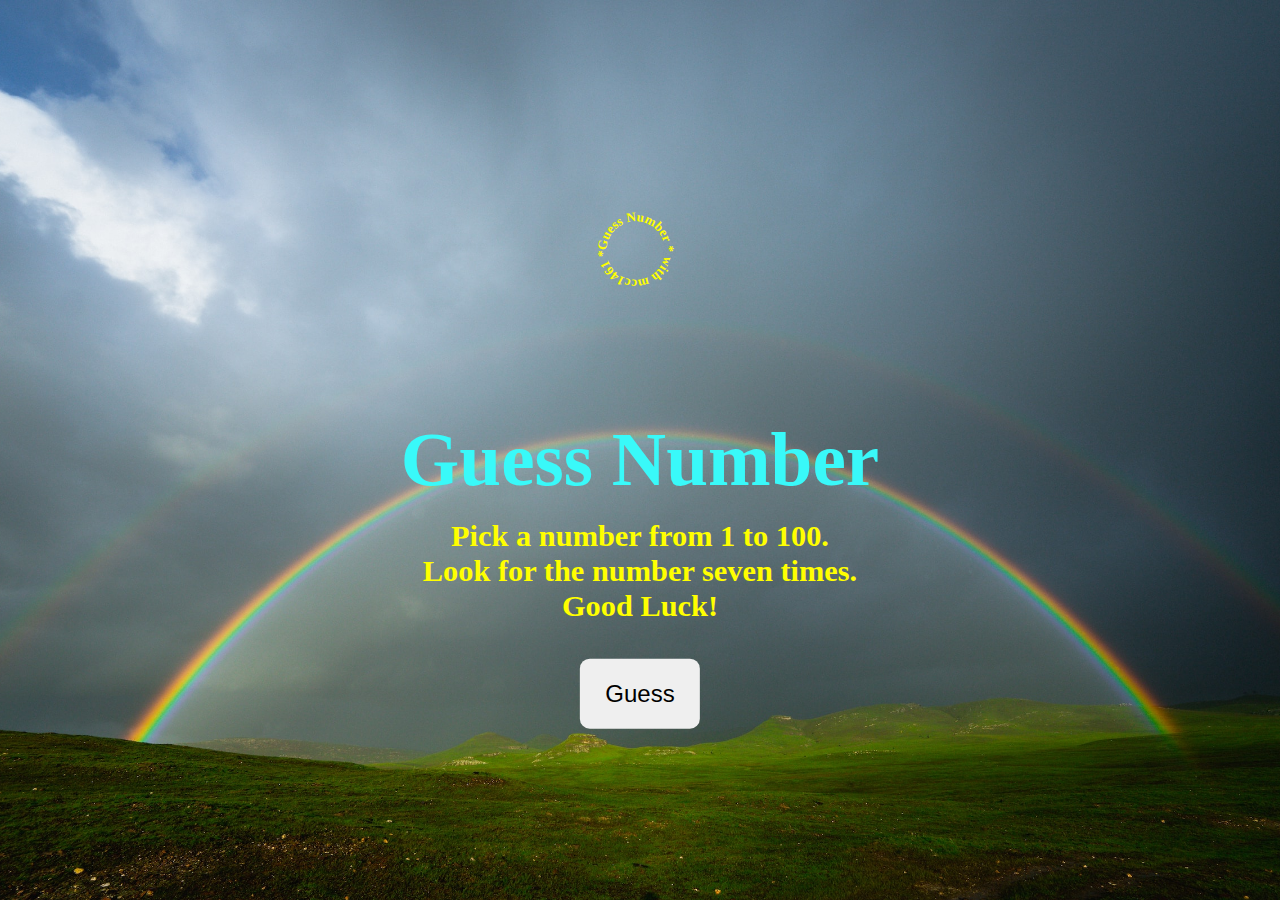
==== index.html @ 7b8d903e "first commit" ====
<!DOCTYPE html>
<html lang="en">
<head>
    <meta charset="UTF-8">
    <meta name="viewport" content="width=device-width, initial-scale=1.0">
    <title>Guess Number</title>
    <link rel="shortcut icon" href="./mcc_icon_v4.svg" type="image/x-icon">
    <link rel="stylesheet" href="style.css">
</head>
<body>
    <main class="guess">
        <section class="produceNumber">
            
            <svg viewBox="0 0 100 300" width="100" height="50">
                <defs>
                  <path id="circle"
                    d="
                      M 45, 100
                      m -37, 0
                      a 37,37 0 1,1 74,0
                      a 37,37 0 1,1 -74,0"/>
                </defs>
                <text font-size="16.7">
                  <textPath xlink:href="#circle">
                    Guess Number * with mcc1461 *
                  </textPath>
                </text>
              </svg>
        </section>
        <h1 id="curvedText">Guess Number</h1>
        <section class="guessNumber">
            <p>Pick a number from 1 to 100.</p>
            <p>Look for the number seven times.<br> Good Luck!</p>
            <br>
            <button type="button" id="buttonGuess" onclick="mcc()">Guess</button>
        </section>
    </main>
    <script src="script.js"></script>
</body>
</html>
---- style.css ----
* {
    margin: 0;
    padding: 0;
    box-sizing: border-box;
}

body {
    height: 100vh;
    background-image: url(bg.jpg);
    background-size: cover;
    background-repeat: none;
    background-position: bottom;
    position: relative;
}
main {
    position: absolute;
    left: 50%;
    top: 50%;
    transform: translate(-50%, -50%);
    text-align: center;
    font-size: 1.9rem;
    font-weight: bold;
    color: yellow;

}
button {
    width: 120px;
    height: 70px;
    font-size: x-large;
    border-radius: 10px;
    border: none;
    outline: none;
}
button:hover {
    background-color: aqua;
    font-size: xx-large;
}
svg {
    fill: currentColor;
    height: auto;
    max-width: 777vmin;
    transform-origin: center;
    width: 99%;
  }
h1 {
    color:rgb(57, 249, 249);
    font-size: 4.7rem;
    margin-bottom: 1rem;
}
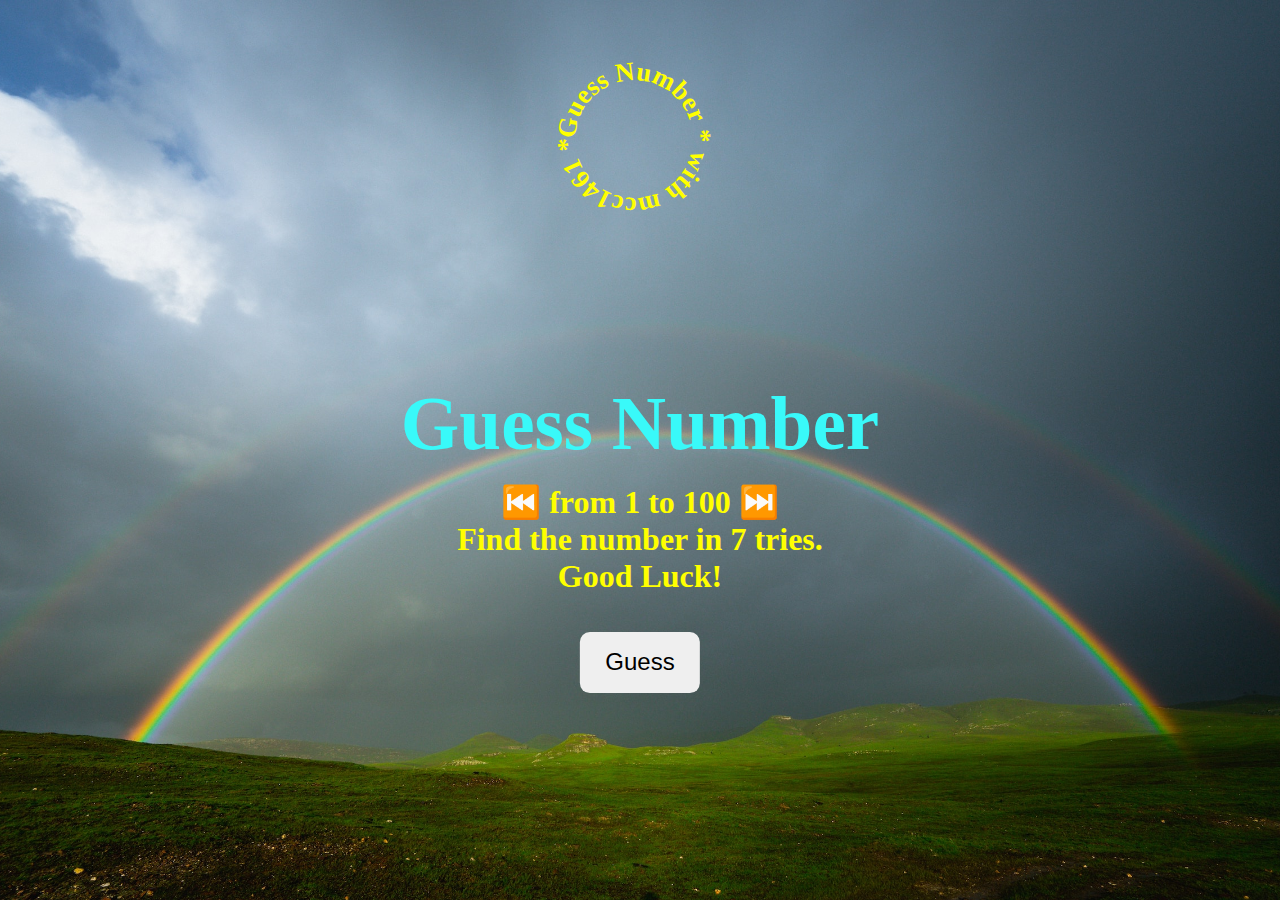
==== commit 633bac46: "the text on menu shortened" ====
--- a/index.html
+++ b/index.html
@@ -15,7 +15,7 @@
                 <defs>
                   <path id="circle"
                     d="
-                      M 45, 100
+                      M -103, 150
                       m -37, 0
                       a 37,37 0 1,1 74,0
                       a 37,37 0 1,1 -74,0"/>
@@ -29,8 +29,8 @@
         </section>
         <h1 id="curvedText">Guess Number</h1>
         <section class="guessNumber">
-            <p>Pick a number from 1 to 100.</p>
-            <p>Look for the number seven times.<br> Good Luck!</p>
+            <p>⏮️ from 1 to 100 ⏭️</p>
+            <p>Find the number in 7 tries.<br> Good Luck!</p>
             <br>
             <button type="button" id="buttonGuess" onclick="mcc()">Guess</button>
         </section>
--- a/style.css
+++ b/style.css
@@ -15,17 +15,17 @@
 main {
     position: absolute;
     left: 50%;
-    top: 50%;
+    top: 33%;
     transform: translate(-50%, -50%);
     text-align: center;
-    font-size: 1.9rem;
+    font-size: 1rem;
     font-weight: bold;
     color: yellow;
 
 }
 button {
     width: 120px;
-    height: 70px;
+    height: 61px;
     font-size: x-large;
     border-radius: 10px;
     border: none;
@@ -40,10 +40,97 @@
     height: auto;
     max-width: 777vmin;
     transform-origin: center;
-    width: 99%;
+    width: 199%;
   }
 h1 {
     color:rgb(57, 249, 249);
     font-size: 4.7rem;
     margin-bottom: 1rem;
 }
+.guessNumber {
+    font-size: 2rem;
+}
+
+@media (max-width: 960px){
+    main {
+        top: 40%;
+    }
+    h1 {
+        font-size: 3.5rem;
+    }
+    button {
+        width: 100px;
+        height: 50px;
+        font-size: large;
+        border-radius: 10px;
+        border: none;
+        outline: none;
+    }
+    .guessNumber {
+        font-size: 1.5rem;
+    }
+
+}
+    
+
+@media (max-width: 750px){
+    main {
+        top: 40%;
+    }
+    h1 {
+        font-size: 3rem;
+        margin-bottom: 1rem;
+    }
+    button {
+        width: 100px;
+        height: 50px;
+        font-size: large;
+        border-radius: 10px;
+        border: none;
+        outline: none;
+    }
+    .guessNumber {
+        font-size: 1.4rem;
+    }
+}
+
+
+@media (max-width: 620px){
+    main {
+        top: 45%;
+    }
+    h1 {
+        font-size: 2.4rem;
+        margin-bottom: 1rem;
+    }
+    button {
+        width: 100px;
+        height: 50px;
+        font-size: large;
+        border-radius: 10px;
+        border: none;
+        outline: none;
+    }
+    .guessNumber {
+        font-size: 1.2rem;
+    }
+}
+    
+
+@media (max-width: 475px){
+    main {
+        top: 45%;
+    }
+    h1 {
+        font-size: 1.5rem;
+        margin-bottom: 1rem;
+    }
+    button {
+        width: 90px;
+        height: 40px;
+        font-size: small;
+    }
+    .guessNumber {
+        font-size: 0.8rem;
+    }
+}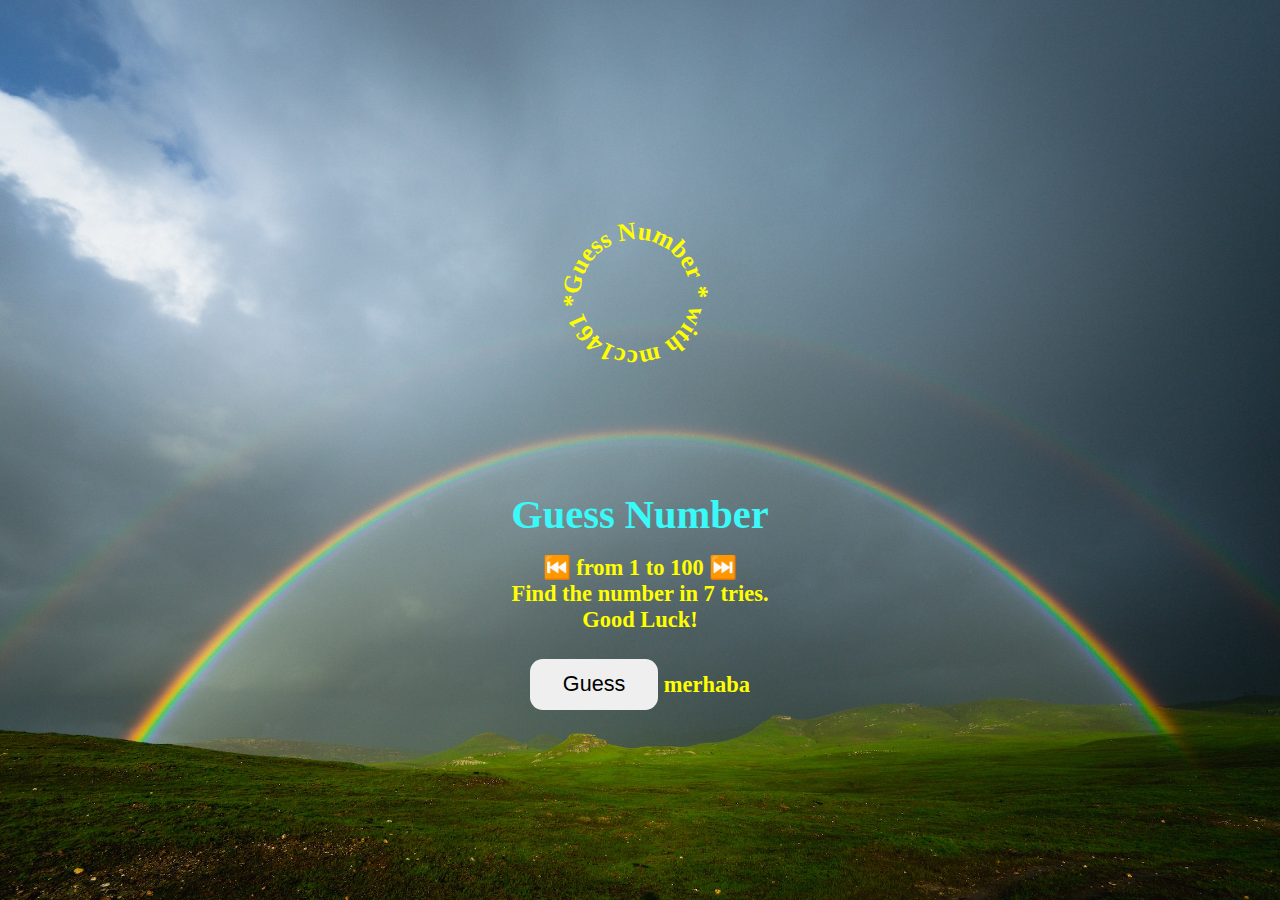
==== commit effc7ee5: "add" ====
--- a/index.html
+++ b/index.html
@@ -15,7 +15,7 @@
                 <defs>
                   <path id="circle"
                     d="
-                      M -103, 150
+                      M 47, 190
                       m -37, 0
                       a 37,37 0 1,1 74,0
                       a 37,37 0 1,1 -74,0"/>
@@ -33,6 +33,7 @@
             <p>Find the number in 7 tries.<br> Good Luck!</p>
             <br>
             <button type="button" id="buttonGuess" onclick="mcc()">Guess</button>
+            merhaba
         </section>
     </main>
     <script src="script.js"></script>
--- a/style.css
+++ b/style.css
@@ -6,131 +6,69 @@
 
 body {
     height: 100vh;
+    width: 100%;
     background-image: url(bg.jpg);
     background-size: cover;
     background-repeat: none;
-    background-position: bottom;
-    position: relative;
+    background-position: center;
+    display: flex;
+    align-items: center;
+    justify-content: center;
 }
 main {
-    position: absolute;
-    left: 50%;
-    top: 33%;
-    transform: translate(-50%, -50%);
-    text-align: center;
-    font-size: 1rem;
+    width:fit-content;
+    font-size: 10vw;
     font-weight: bold;
     color: yellow;
+    text-align: center;
+    margin-bottom: 20vh;
 
 }
 button {
-    width: 120px;
-    height: 61px;
-    font-size: x-large;
-    border-radius: 10px;
+    width: 10vw;
+    height: 4vw;
+    font-size: 2.4vh;
+    min-width: 100px;
+    min-height: 41px;
+    border-radius: 1vw;
     border: none;
     outline: none;
 }
 button:hover {
     background-color: aqua;
-    font-size: xx-large;
+    font-size: 2.7vh;
 }
 svg {
     fill: currentColor;
     height: auto;
-    max-width: 777vmin;
+    max-width: 700vmin;
     transform-origin: center;
-    width: 199%;
+    width: 900px;
   }
 h1 {
     color:rgb(57, 249, 249);
-    font-size: 4.7rem;
-    margin-bottom: 1rem;
+    font-size: 4.5vh;
+    margin-bottom: 1.2vw;
 }
 .guessNumber {
-    font-size: 2rem;
+    font-size: 2.5vh;
 }
 
-@media (max-width: 960px){
+@media screen and (max-width:768) {
+    body {
+    height: 100vh;
+    width: 100%;
+    background:unset;
+    /* background-image: url(bg2.jpg); */
+    
     main {
-        top: 40%;
-    }
-    h1 {
-        font-size: 3.5rem;
-    }
-    button {
-        width: 100px;
-        height: 50px;
-        font-size: large;
-        border-radius: 10px;
-        border: none;
-        outline: none;
-    }
-    .guessNumber {
-        font-size: 1.5rem;
-    }
-
-}
-    
-
-@media (max-width: 750px){
-    main {
-        top: 40%;
-    }
-    h1 {
-        font-size: 3rem;
-        margin-bottom: 1rem;
-    }
-    button {
-        width: 100px;
-        height: 50px;
-        font-size: large;
-        border-radius: 10px;
-        border: none;
-        outline: none;
-    }
-    .guessNumber {
-        font-size: 1.4rem;
+        width:fit-content;
+        font-size: 10vw;
+        font-weight: bold;
+        color: yellow;
+        color: whitesmoke;
+        text-align: center;
+        margin-bottom: 20vh;
     }
 }
-
-
-@media (max-width: 620px){
-    main {
-        top: 45%;
-    }
-    h1 {
-        font-size: 2.4rem;
-        margin-bottom: 1rem;
-    }
-    button {
-        width: 100px;
-        height: 50px;
-        font-size: large;
-        border-radius: 10px;
-        border: none;
-        outline: none;
-    }
-    .guessNumber {
-        font-size: 1.2rem;
-    }
-}
-    
-
-@media (max-width: 475px){
-    main {
-        top: 45%;
-    }
-    h1 {
-        font-size: 1.5rem;
-        margin-bottom: 1rem;
-    }
-    button {
-        width: 90px;
-        height: 40px;
-        font-size: small;
-    }
-    .guessNumber {
-        font-size: 0.8rem;
-    }
 }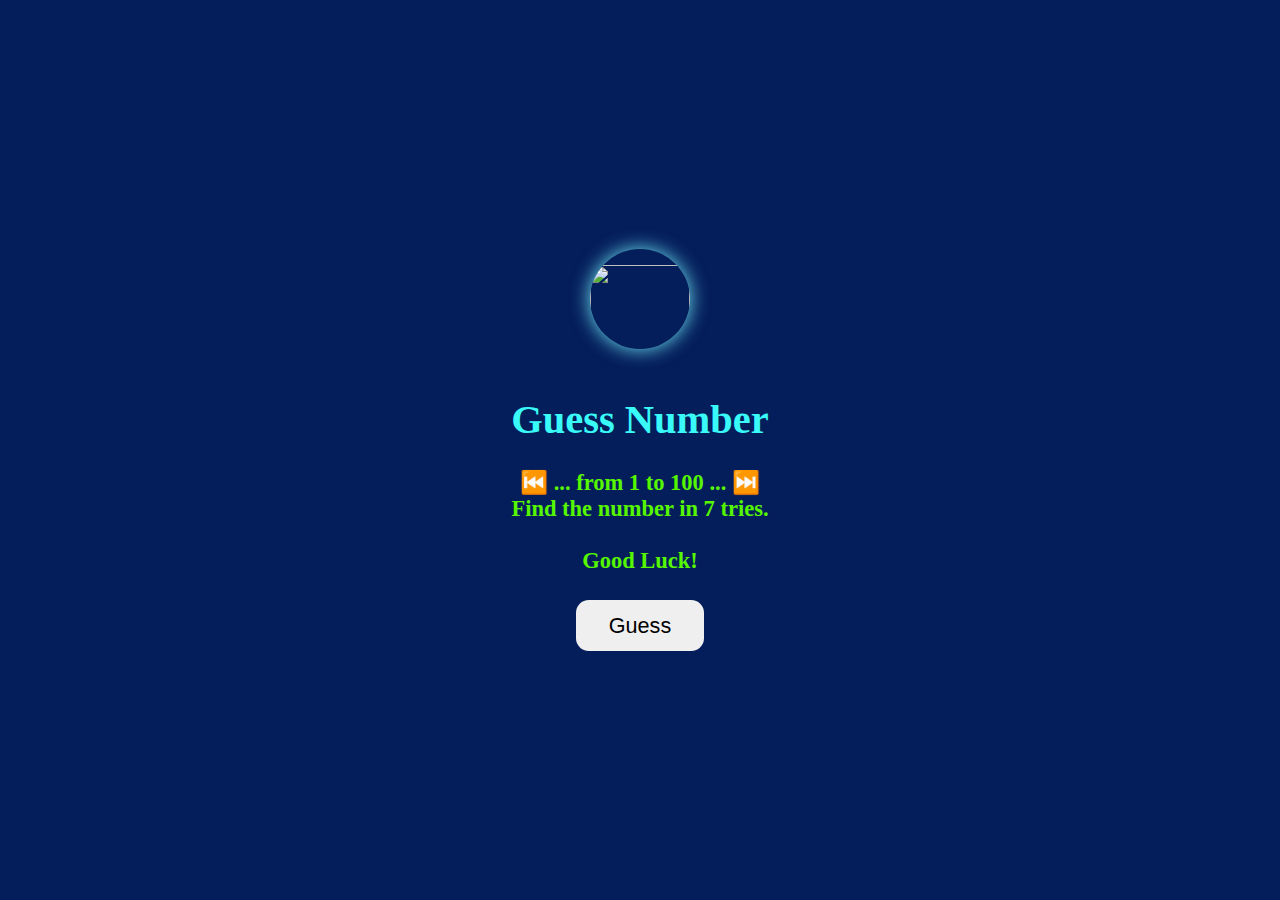
==== commit b922e958: "text alignment" ====
--- a/index.html
+++ b/index.html
@@ -10,30 +10,15 @@
 <body>
     <main class="guess">
         <section class="produceNumber">
-            
-            <svg viewBox="0 0 100 300" width="100" height="50">
-                <defs>
-                  <path id="circle"
-                    d="
-                      M 47, 190
-                      m -37, 0
-                      a 37,37 0 1,1 74,0
-                      a 37,37 0 1,1 -74,0"/>
-                </defs>
-                <text font-size="16.7">
-                  <textPath xlink:href="#circle">
-                    Guess Number * with mcc1461 *
-                  </textPath>
-                </text>
-              </svg>
+            <img src="./guess.png" alt="" srcset="">
         </section>
         <h1 id="curvedText">Guess Number</h1>
         <section class="guessNumber">
-            <p>⏮️ from 1 to 100 ⏭️</p>
-            <p>Find the number in 7 tries.<br> Good Luck!</p>
+          <br>
+            <p>⏮️ ... from 1 to 100 ... ⏭️</p>
+            <p>Find the number in 7 tries.<br> <br>Good Luck!</p>
             <br>
             <button type="button" id="buttonGuess" onclick="mcc()">Guess</button>
-            merhaba
         </section>
     </main>
     <script src="script.js"></script>
--- a/style.css
+++ b/style.css
@@ -7,21 +7,21 @@
 body {
     height: 100vh;
     width: 100%;
-    background-image: url(bg.jpg);
-    background-size: cover;
-    background-repeat: none;
-    background-position: center;
+    background-color: rgb(4, 29, 91);
     display: flex;
     align-items: center;
     justify-content: center;
+    flex-wrap: wrap;
 }
 main {
     width:fit-content;
+    width: auto;
+    height: auto;
     font-size: 10vw;
     font-weight: bold;
-    color: yellow;
+    color: rgb(86, 246, 0);
     text-align: center;
-    margin-bottom: 20vh;
+    /* margin-bottom: 20vh; */
 
 }
 button {
@@ -38,37 +38,36 @@
     background-color: aqua;
     font-size: 2.7vh;
 }
-svg {
-    fill: currentColor;
-    height: auto;
-    max-width: 700vmin;
-    transform-origin: center;
-    width: 900px;
-  }
+
 h1 {
     color:rgb(57, 249, 249);
     font-size: 4.5vh;
-    margin-bottom: 1.2vw;
+    /* margin-bottom: 1.2vw; */
 }
 .guessNumber {
     font-size: 2.5vh;
 }
 
-@media screen and (max-width:768) {
+img {
+    width: 100px;
+    height: 100px;
+    border-radius: 50%;
+    box-shadow: 0 0 19px rgb(113, 233, 246);
+}
+
+
+@media screen and (max-width: 700px) {
     body {
-    height: 100vh;
-    width: 100%;
-    background:unset;
-    /* background-image: url(bg2.jpg); */
-    
-    main {
-        width:fit-content;
-        font-size: 10vw;
-        font-weight: bold;
-        color: yellow;
-        color: whitesmoke;
-        text-align: center;
-        margin-bottom: 20vh;
+        width: 100%;
+        aspect-ratio: 1/1;
+    }
+    h1 {
+        margin-top: 2rem;
+        color:rgb(57, 249, 249);
+        font-size: 3.4vh;
+        /* margin-bottom: 1.2vw; */
+    }
+    .guessNumber {
+        font-size: 2vh;
     }
 }
-}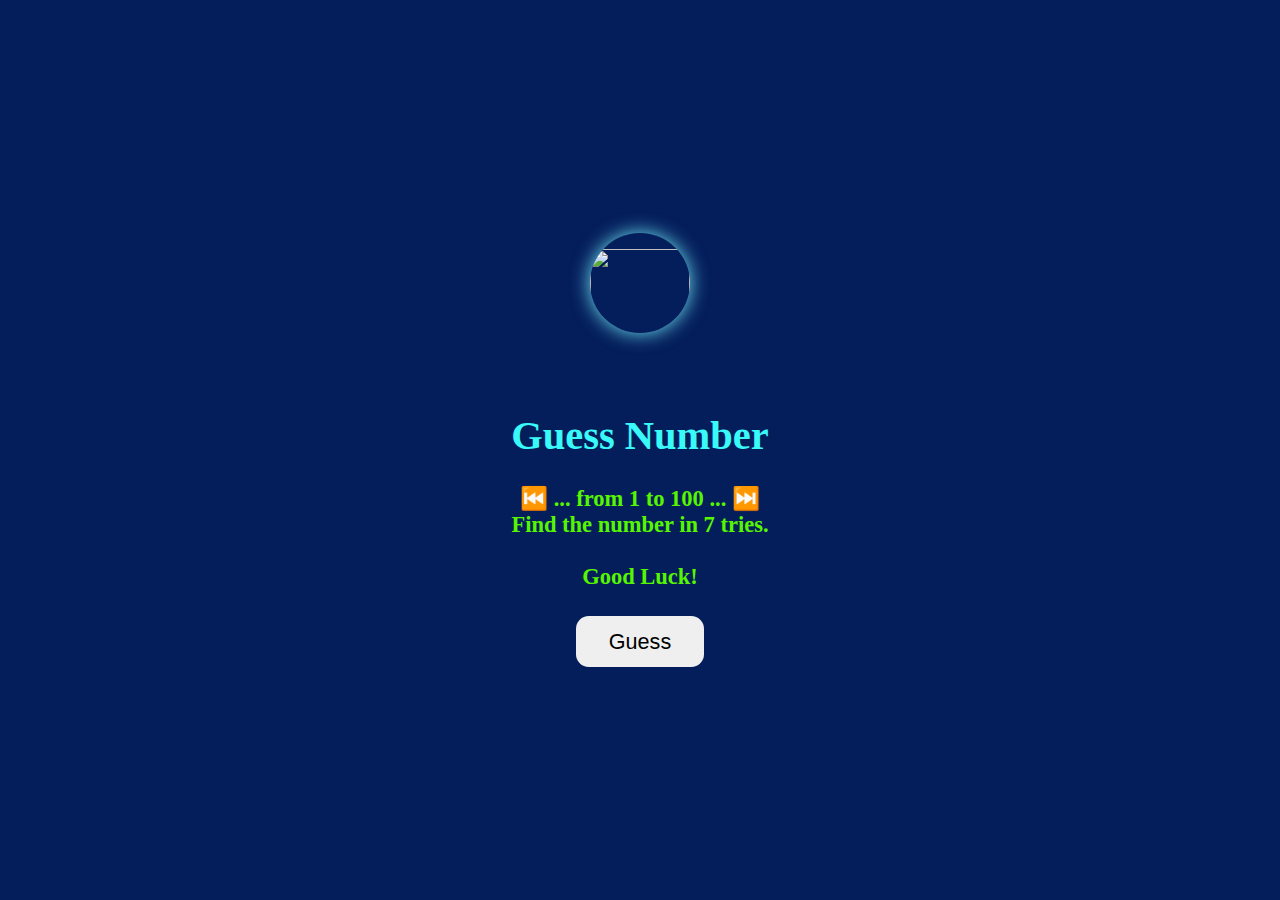
==== commit 1829eb38: "Swal used partially" ====
--- a/index.html
+++ b/index.html
@@ -22,5 +22,6 @@
         </section>
     </main>
     <script src="script.js"></script>
+    <script src="https://cdn.jsdelivr.net/npm/sweetalert2@11.7.32/dist/sweetalert2.all.min.js"></script>
 </body>
 </html>--- a/style.css
+++ b/style.css
@@ -42,7 +42,7 @@
 h1 {
     color:rgb(57, 249, 249);
     font-size: 4.5vh;
-    /* margin-bottom: 1.2vw; */
+    margin-top: 2rem;
 }
 .guessNumber {
     font-size: 2.5vh;
@@ -55,6 +55,12 @@
     box-shadow: 0 0 19px rgb(113, 233, 246);
 }
 
+.swalClass {
+    width: 40px;
+    height: 20px;
+    background-color: rgba(63,255,106,0.69);
+    border: 3px solid white;
+  }
 
 @media screen and (max-width: 700px) {
     body {
@@ -62,10 +68,8 @@
         aspect-ratio: 1/1;
     }
     h1 {
-        margin-top: 2rem;
-        color:rgb(57, 249, 249);
+        margin-top: 3rem;
         font-size: 3.4vh;
-        /* margin-bottom: 1.2vw; */
     }
     .guessNumber {
         font-size: 2vh;
